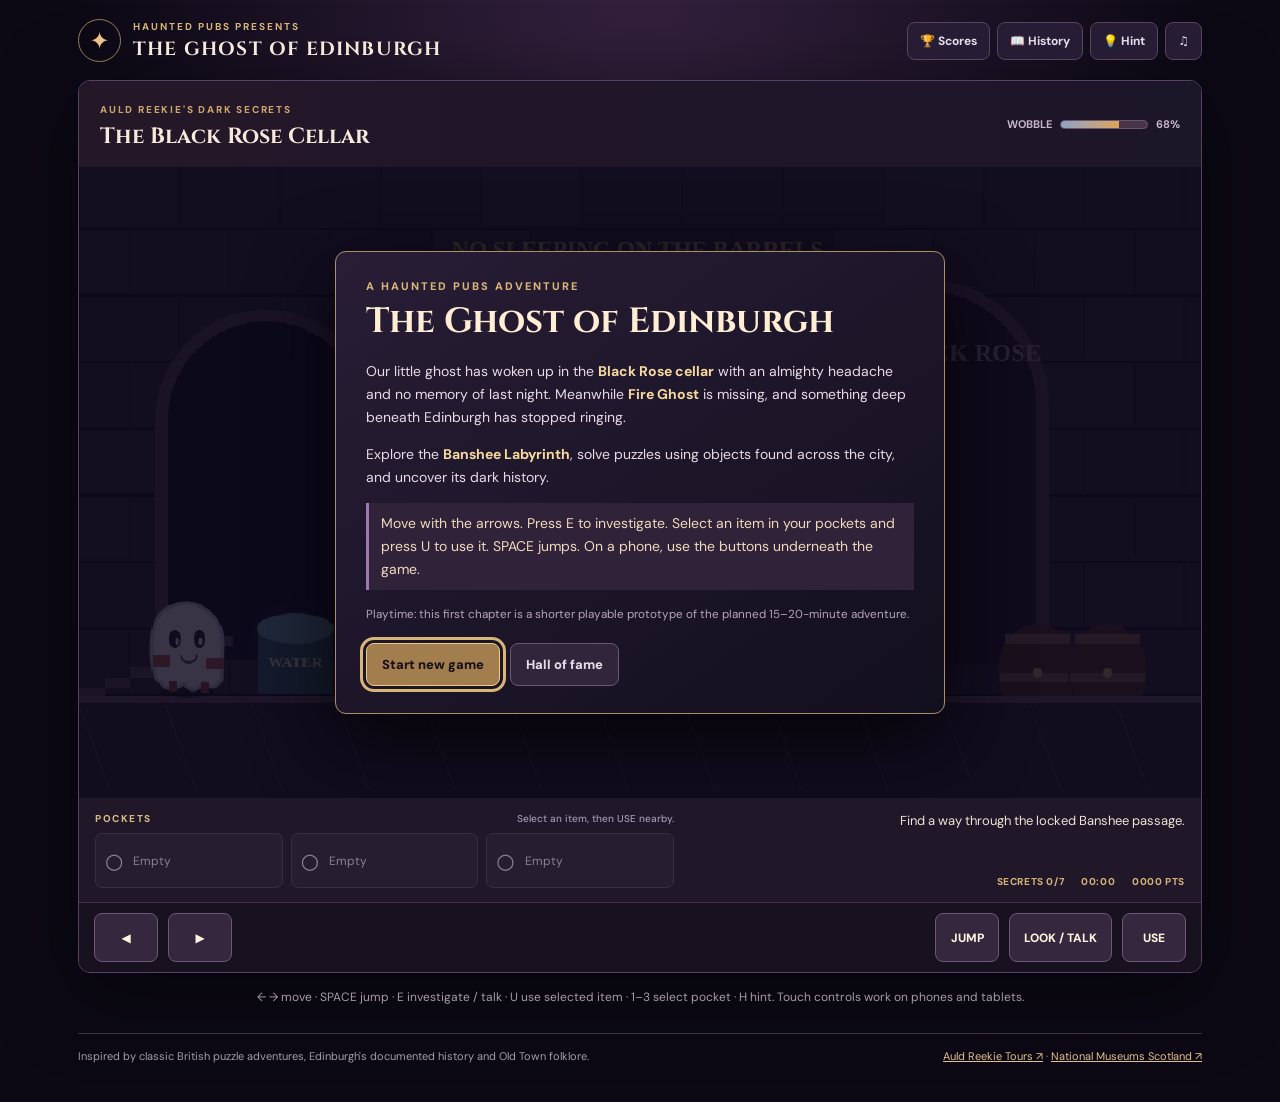
==== ghost-of-edinburgh/index.html @ 23ebfd17 "Add The Ghost of Edinburgh prototype (Chapter One) Co-Authored-By: Claude Sonnet 5.5 <noreply@anthro" ====
<!doctype html>
<html lang="en-GB">
<head>
  <meta charset="utf-8" />
  <meta name="viewport" content="width=device-width, initial-scale=1, viewport-fit=cover" />
  <meta name="theme-color" content="#0c0915" />
  <meta name="description" content="An Edinburgh dark-history adventure starring one wobbly ghost, Fire Ghost and a great many bad decisions." />
  <title>The Ghost of Edinburgh — Auld Reekie's Dark Secrets</title>
  <link rel="stylesheet" href="style.css" />
</head>
<body>
<div class="site">
  <header class="topbar">
    <div class="brand"><span class="sigil">✦</span><div><small>HAUNTED PUBS PRESENTS</small><strong>THE GHOST OF EDINBURGH</strong></div></div>
    <div class="top-actions"><button id="btn-leaderboard" type="button">🏆 <span>Scores</span></button><button id="btn-journal" type="button">📖 <span>History</span></button><button id="btn-hint" type="button">💡 <span>Hint</span></button><button id="btn-sound" type="button" aria-label="Toggle sound">♫</button></div>
  </header>

  <main>
    <div class="game-shell">
      <div class="game-header"><div><span class="eyebrow">AULD REEKIE'S DARK SECRETS</span><h1 id="room-title">The Black Rose Cellar</h1></div><div class="game-stat"><span>WOBBLE</span><div class="wobble-meter"><i id="wobble-fill"></i></div><b id="wobble-label">68%</b></div></div>
      <div class="canvas-wrap" id="canvas-wrap">
        <canvas id="game" width="960" height="540" role="img" aria-label="Retro pixel style Edinburgh adventure. Move with arrows, jump with Space, interact with E, use an inventory item with U."></canvas>
        <div id="toast" class="toast" aria-live="polite"></div>
        <div id="prompt" class="world-prompt" aria-live="polite"></div>
        <div id="modal" class="modal" hidden>
          <div class="modal-card" role="dialog" aria-modal="true" aria-labelledby="modal-title">
            <div class="modal-eyebrow" id="modal-eyebrow"></div><h2 id="modal-title"></h2><div class="modal-body" id="modal-body"></div><div class="modal-actions" id="modal-actions"></div>
          </div>
        </div>
      </div>
      <div class="below-canvas">
        <div class="inventory"><div class="inventory-head">POCKETS <span id="selected-label">Select an item, then USE near the object.</span></div><div id="inventory-slots" class="inventory-slots"></div></div>
        <div class="status"><span id="mission-text">Find your feet. Then find out what happened.</span><div class="status-sub"><span id="secret-count">SECRETS 0 / 7</span><span id="clock">00:00</span><span id="score">0000 PTS</span></div></div>
      </div>
      <div class="touch-controls" aria-label="Touch game controls"><div class="touch-move"><button data-control="left" aria-label="Move left">◀</button><button data-control="right" aria-label="Move right">▶</button></div><div class="touch-action"><button data-control="jump">JUMP</button><button data-control="interact">LOOK / TALK</button><button data-control="use">USE</button></div></div>
    </div>
    <p class="under-game">← → move · SPACE jump · E investigate / talk · U use selected item · 1–3 select pocket · H hint. Touch controls work on phones and tablets.</p>
    <footer><span>Inspired by classic British puzzle adventures, Edinburgh's documented history and Old Town folklore.</span><span><a href="https://www.auldreekietours.com/" target="_blank" rel="noopener noreferrer">Auld Reekie Tours ↗</a> · <a href="https://www.nms.ac.uk/" target="_blank" rel="noopener noreferrer">National Museums Scotland ↗</a></span></footer>
  </main>
</div>
<script src="game.js" defer></script>
</body>
</html>
---- ghost-of-edinburgh/style.css ----
@import url('https://fonts.googleapis.com/css2?family=Cinzel:wght@500;600;700;800&family=DM+Sans:wght@400;500;600;700&display=swap');
:root {color-scheme: dark;--bg:#0c0915;--panel:#191326;--ink:#f6eadc;--muted:#b2a4b6;--gold:#d8b579;--line:#524263;--purple:#a788da;--red:#b9585c}
* {box-sizing:border-box}body {margin:0;background:radial-gradient(ellipse at 50% -10%,#362240 0,transparent 62%),#0c0915;color:var(--ink);font-family:'DM Sans',system-ui,sans-serif;min-height:100dvh}button {font:inherit;cursor:pointer;-webkit-tap-highlight-color:transparent}button:focus-visible,a:focus-visible {outline:3px solid var(--gold);outline-offset:3px}a {color:#e2bf8e} .site {max-width:1160px;margin:0 auto;padding:0 18px 24px} .topbar {display:flex;justify-content:space-between;align-items:center;gap:10px;padding:19px 0 18px}.brand {display:flex;align-items:center;gap:12px}.brand .sigil {border:1px solid #9b7d56;color:#e9c38a;border-radius:50%;height:43px;width:43px;display:grid;place-items:center;font-size:24px}.brand small {display:block;color:var(--gold);font-size:10px;letter-spacing:2px;font-weight:700;margin-bottom:3px}.brand strong {font:700 19px 'Cinzel',Georgia,serif;letter-spacing:1.2px}.top-actions {display:flex;gap:7px}.top-actions button {background:#261c34;border:1px solid #594365;border-radius:8px;padding:10px 12px;color:#e7ddec;font-weight:700;font-size:12px}.top-actions button:hover {background:#3a294d}.game-shell {background:#171120;border:1px solid #564266;border-radius:12px;overflow:hidden;box-shadow:0 18px 80px #0008}.game-header {display:flex;align-items:center;justify-content:space-between;gap:12px;padding:16px 21px;background:linear-gradient(90deg,#241728,#1c1629)}.eyebrow {color:#cca46e;letter-spacing:1.8px;font-size:10px;font-weight:800}.game-header h1 {font:700 22px 'Cinzel',Georgia,serif;margin:4px 0 0}.game-stat {display:grid;grid-template-columns:auto 88px auto;gap:8px;align-items:center;font-size:11px;font-weight:700;color:#c8b6cb}.wobble-meter {height:9px;background:#473447;overflow:hidden;border-radius:20px;border:1px solid #6d5571}.wobble-meter i {display:block;height:100%;width:68%;background:linear-gradient(90deg,#8da4c6,#e0a45d);transition:width .4s}.canvas-wrap {position:relative;background:#141122;aspect-ratio:16/9;overflow:hidden}.canvas-wrap canvas {display:block;width:100%;height:100%;image-rendering:pixelated}.toast {position:absolute;left:50%;top:12px;transform:translateX(-50%);max-width:85%;border:1px solid #b69a70;background:#1b1422ef;padding:9px 18px;text-align:center;color:#ffe5b5;border-radius:7px;font-size:13px;pointer-events:none;opacity:0;transition:opacity .2s}.toast.show {opacity:1}.world-prompt {position:absolute;bottom:12px;left:50%;transform:translateX(-50%);max-width:92%;background:#191126ef;border:1px solid #765b77;padding:7px 12px;border-radius:8px;color:#f4d9a8;font-size:12px;text-align:center;white-space:nowrap;overflow:hidden;text-overflow:ellipsis;pointer-events:none}.world-prompt:empty {display:none}.below-canvas {display:grid;grid-template-columns:1.16fr 1fr;gap:12px;padding:14px 16px;background:#201829}.inventory-head {font-size:10px;color:#d6b883;font-weight:800;letter-spacing:1.5px;display:flex;justify-content:space-between;gap:8px}.inventory-head span {color:#a697b2;font-weight:500;letter-spacing:0;text-align:right}.inventory-slots {display:flex;gap:8px;margin-top:8px}.slot {color:#e4d8ea;display:flex;gap:10px;align-items:center;justify-content:flex-start;text-align:left;min-height:55px;min-width:0;flex:1;border:1px solid #4d405b;background:#2b2235;border-radius:7px;padding:9px;font-size:12px}.slot.selected {border-color:#f5bf6e;box-shadow:inset 0 0 0 1px #f5bf6e}.slot .emoji {font-size:21px}.slot.empty {opacity:.55}.status {display:flex;justify-content:space-between;flex-direction:column;gap:8px;align-items:flex-end;text-align:right}.status #mission-text {font-size:13px;color:#eee3d6}.status-sub {display:flex;gap:17px;color:#d2b178;font-size:10px;letter-spacing:.6px;font-weight:800}.touch-controls {display:flex;justify-content:space-between;background:#171120;padding:10px 15px;border-top:1px solid #403148;gap:10px;touch-action:none}.touch-controls>div {display:flex;gap:10px}.touch-controls button {border:1px solid #6d5977;border-radius:8px;background:#35273d;color:#fff4dd;font-size:12px;font-weight:800;min-height:49px;min-width:64px;padding:0 14px;touch-action:none;user-select:none}.touch-controls button:active,.touch-controls button.active {background:#77577f;border-color:#e6bc7e}.under-game {font-size:12px;color:#a99bac;line-height:1.7;text-align:center;margin:14px 0 25px}footer {padding:14px 0;border-top:1px solid #3b3144;display:flex;gap:18px;justify-content:space-between;color:#a99baa;font-size:11px;line-height:1.5}.modal {position:absolute;inset:0;background:#0b071acc;display:flex;justify-content:center;align-items:center;z-index:4;padding:18px;overflow:auto}.modal[hidden] {display:none}.modal-card {width:min(610px,100%);max-height:100%;overflow:auto;border:1px solid #ad8f67;background:linear-gradient(145deg,#281d35,#120f1e);padding:27px 30px;border-radius:11px;box-shadow:0 25px 80px #000b}.modal-eyebrow {font-size:11px;letter-spacing:2px;font-weight:800;color:var(--gold);margin-bottom:8px}.modal-card h2 {font:700 clamp(22px,3.5vw,35px) 'Cinzel',Georgia,serif;line-height:1.2;margin:0 0 17px;color:#ffeed4}.modal-body {font-size:14px;line-height:1.65;color:#e9dbe4}.modal-body p {margin:0 0 14px}.modal-body strong {color:#f7d99f}.modal-body .aside {border-left:3px solid #9f77b2;padding:9px 12px;background:#302339;color:#f0d9bc;margin:12px 0}.modal-body small {color:#b5a6b9}.modal-body .entry {padding:10px 0;border-bottom:1px solid #46364e}.modal-body .entry h3 {font-size:14px;color:#e1c28e;margin:0 0 5px}.modal-body .entry p {margin:0}.modal-actions {display:flex;flex-wrap:wrap;gap:10px;margin-top:18px}.modal-actions button {background:#a27d4e;border:1px solid #f0c88d;color:#170f16;font-size:13px;font-weight:800;border-radius:8px;padding:12px 15px}.modal-actions button.secondary {background:#30253b;color:#e9dce7;border-color:#6d5672}.modal-actions button:hover {filter:brightness(1.15)}.modal-body input {width:100%;border-radius:6px;background:#150d1c;border:1px solid #a1838c;font:inherit;color:#fff;padding:11px 13px;margin:5px 0 6px}.leaderboard {width:100%;border-collapse:collapse}.leaderboard th,.leaderboard td {border-bottom:1px solid #4c3a52;padding:8px 4px;text-align:left}.leaderboard th:last-child,.leaderboard td:last-child {text-align:right}.pills {display:flex;gap:9px;margin:0 0 12px}.pills button {border:1px solid #755e78;background:#30213c;color:#e9dbe6;border-radius:7px;padding:7px 12px}.pills button.active {color:#241625;background:#ebc78a;border-color:#ebc78a}@media(max-width:720px) {.site {padding:0 7px 20px}.topbar {padding:12px 4px}.brand .sigil {width:31px;height:31px;font-size:16px}.brand {gap:7px}.brand small {font-size:8px;letter-spacing:1px}.brand strong {font-size:12px;letter-spacing:.2px}.top-actions {gap:3px}.top-actions button {padding:9px;font-size:12px}.top-actions button span {display:none}.game-header {padding:10px 11px}.game-header h1 {font-size:15px}.eyebrow {font-size:8px}.game-stat {grid-template-columns:54px 40px;gap:2px 6px;text-align:right;font-size:9px}.wobble-meter {height:7px}.game-stat b {grid-column:2}.below-canvas {grid-template-columns:1fr;padding:9px}.inventory-head {font-size:9px}.slot {min-height:44px;padding:7px;font-size:11px}.slot .emoji {font-size:18px}.status {flex-direction:row;text-align:left;align-items:center}.status #mission-text {font-size:11px}.status-sub {gap:9px;font-size:9px}.touch-controls {padding:7px;gap:5px}.touch-controls button {min-width:44px;min-height:48px;padding:0 8px;font-size:10px}.touch-controls>div {gap:5px}.under-game {font-size:10px;margin:12px 8px}footer {flex-direction:column;gap:8px;padding:12px 8px}.modal-card {padding:15px}.modal-card h2 {font-size:21px}.modal-body {font-size:12px}.world-prompt {font-size:10px;bottom:5px;padding:4px 6px}.toast {font-size:10px;padding:5px}.modal-actions button {padding:9px 11px}}
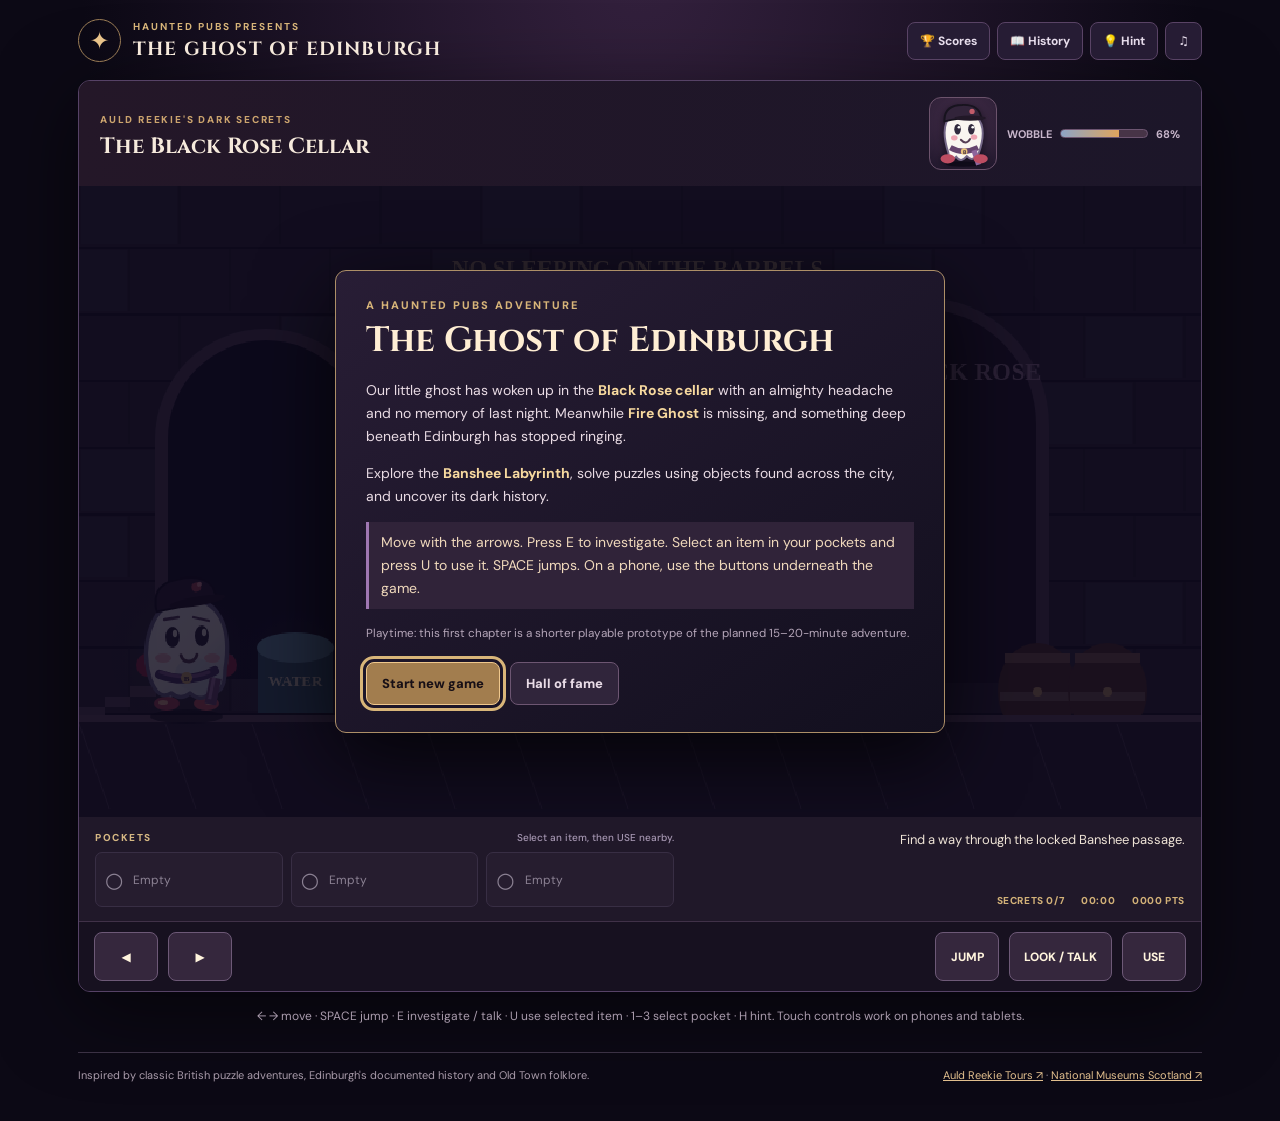
==== commit ddb9575c: "Upgrade the Ghost of Edinburgh prototype" ====
--- a/ghost-of-edinburgh/index.html
+++ b/ghost-of-edinburgh/index.html
@@ -17,7 +17,7 @@
 
   <main>
     <div class="game-shell">
-      <div class="game-header"><div><span class="eyebrow">AULD REEKIE'S DARK SECRETS</span><h1 id="room-title">The Black Rose Cellar</h1></div><div class="game-stat"><span>WOBBLE</span><div class="wobble-meter"><i id="wobble-fill"></i></div><b id="wobble-label">68%</b></div></div>
+      <div class="game-header"><div><span class="eyebrow">AULD REEKIE'S DARK SECRETS</span><h1 id="room-title">The Black Rose Cellar</h1></div><div class="ghost-status"><button type="button" id="ghost-profile" class="ghost-portrait" aria-label="Hear what the ghost has to say" title="Tap for a ghostly remark"><svg viewBox="0 0 92 105" aria-hidden="true"><ellipse cx="46" cy="99" rx="27" ry="4" fill="#080713" opacity=".65"/><path d="M23 82Q9 39 29 24Q48 11 66 27Q83 44 69 83Q60 97 51 87Q42 98 35 88Q24 98 23 82Z" fill="#f9f5f0" stroke="#756888" stroke-width="3"/><path d="M17 31Q18 9 44 9Q71 8 73 30Q48 27 17 34Z" fill="#32243a" stroke="#17131e" stroke-width="3"/><ellipse cx="56" cy="29" rx="24" ry="4" fill="#211827"/><circle cx="59" cy="19" r="4" fill="#c15c6a"/><ellipse cx="32" cy="59" rx="5" ry="4" fill="#eea5b3"/><ellipse cx="62" cy="58" rx="5" ry="4" fill="#eea5b3"/><ellipse cx="37" cy="46" rx="5" ry="8" fill="#30293d"/><ellipse cx="58" cy="46" rx="5" ry="8" fill="#30293d"/><circle cx="39" cy="43" r="2" fill="white"/><circle cx="60" cy="43" r="2" fill="white"/><path d="M42 62Q50 71 56 61" fill="none" stroke="#563f55" stroke-width="3" stroke-linecap="round"/><path d="M26 74Q45 85 68 74" stroke="#65446e" stroke-width="8" fill="none"/><path d="M62 78L69 100" stroke="#8d659c" stroke-width="8"/><circle cx="47" cy="80" r="5" fill="#e7c27a"/><text x="47" y="83" font-size="8" fill="#37223a" text-anchor="middle" font-weight="bold">B</text><ellipse cx="22" cy="91" rx="11" ry="7" fill="#bd4d62"/><ellipse cx="72" cy="91" rx="11" ry="7" fill="#bd4d62"/></svg></button><div class="game-stat"><span>WOBBLE</span><div class="wobble-meter"><i id="wobble-fill"></i></div><b id="wobble-label">68%</b></div></div></div>
       <div class="canvas-wrap" id="canvas-wrap">
         <canvas id="game" width="960" height="540" role="img" aria-label="Retro pixel style Edinburgh adventure. Move with arrows, jump with Space, interact with E, use an inventory item with U."></canvas>
         <div id="toast" class="toast" aria-live="polite"></div>
--- a/ghost-of-edinburgh/style.css
+++ b/ghost-of-edinburgh/style.css
@@ -1,3 +1,6 @@
 @import url('https://fonts.googleapis.com/css2?family=Cinzel:wght@500;600;700;800&family=DM+Sans:wght@400;500;600;700&display=swap');
 :root {color-scheme: dark;--bg:#0c0915;--panel:#191326;--ink:#f6eadc;--muted:#b2a4b6;--gold:#d8b579;--line:#524263;--purple:#a788da;--red:#b9585c}
 * {box-sizing:border-box}body {margin:0;background:radial-gradient(ellipse at 50% -10%,#362240 0,transparent 62%),#0c0915;color:var(--ink);font-family:'DM Sans',system-ui,sans-serif;min-height:100dvh}button {font:inherit;cursor:pointer;-webkit-tap-highlight-color:transparent}button:focus-visible,a:focus-visible {outline:3px solid var(--gold);outline-offset:3px}a {color:#e2bf8e} .site {max-width:1160px;margin:0 auto;padding:0 18px 24px} .topbar {display:flex;justify-content:space-between;align-items:center;gap:10px;padding:19px 0 18px}.brand {display:flex;align-items:center;gap:12px}.brand .sigil {border:1px solid #9b7d56;color:#e9c38a;border-radius:50%;height:43px;width:43px;display:grid;place-items:center;font-size:24px}.brand small {display:block;color:var(--gold);font-size:10px;letter-spacing:2px;font-weight:700;margin-bottom:3px}.brand strong {font:700 19px 'Cinzel',Georgia,serif;letter-spacing:1.2px}.top-actions {display:flex;gap:7px}.top-actions button {background:#261c34;border:1px solid #594365;border-radius:8px;padding:10px 12px;color:#e7ddec;font-weight:700;font-size:12px}.top-actions button:hover {background:#3a294d}.game-shell {background:#171120;border:1px solid #564266;border-radius:12px;overflow:hidden;box-shadow:0 18px 80px #0008}.game-header {display:flex;align-items:center;justify-content:space-between;gap:12px;padding:16px 21px;background:linear-gradient(90deg,#241728,#1c1629)}.eyebrow {color:#cca46e;letter-spacing:1.8px;font-size:10px;font-weight:800}.game-header h1 {font:700 22px 'Cinzel',Georgia,serif;margin:4px 0 0}.game-stat {display:grid;grid-template-columns:auto 88px auto;gap:8px;align-items:center;font-size:11px;font-weight:700;color:#c8b6cb}.wobble-meter {height:9px;background:#473447;overflow:hidden;border-radius:20px;border:1px solid #6d5571}.wobble-meter i {display:block;height:100%;width:68%;background:linear-gradient(90deg,#8da4c6,#e0a45d);transition:width .4s}.canvas-wrap {position:relative;background:#141122;aspect-ratio:16/9;overflow:hidden}.canvas-wrap canvas {display:block;width:100%;height:100%;image-rendering:pixelated}.toast {position:absolute;left:50%;top:12px;transform:translateX(-50%);max-width:85%;border:1px solid #b69a70;background:#1b1422ef;padding:9px 18px;text-align:center;color:#ffe5b5;border-radius:7px;font-size:13px;pointer-events:none;opacity:0;transition:opacity .2s}.toast.show {opacity:1}.world-prompt {position:absolute;bottom:12px;left:50%;transform:translateX(-50%);max-width:92%;background:#191126ef;border:1px solid #765b77;padding:7px 12px;border-radius:8px;color:#f4d9a8;font-size:12px;text-align:center;white-space:nowrap;overflow:hidden;text-overflow:ellipsis;pointer-events:none}.world-prompt:empty {display:none}.below-canvas {display:grid;grid-template-columns:1.16fr 1fr;gap:12px;padding:14px 16px;background:#201829}.inventory-head {font-size:10px;color:#d6b883;font-weight:800;letter-spacing:1.5px;display:flex;justify-content:space-between;gap:8px}.inventory-head span {color:#a697b2;font-weight:500;letter-spacing:0;text-align:right}.inventory-slots {display:flex;gap:8px;margin-top:8px}.slot {color:#e4d8ea;display:flex;gap:10px;align-items:center;justify-content:flex-start;text-align:left;min-height:55px;min-width:0;flex:1;border:1px solid #4d405b;background:#2b2235;border-radius:7px;padding:9px;font-size:12px}.slot.selected {border-color:#f5bf6e;box-shadow:inset 0 0 0 1px #f5bf6e}.slot .emoji {font-size:21px}.slot.empty {opacity:.55}.status {display:flex;justify-content:space-between;flex-direction:column;gap:8px;align-items:flex-end;text-align:right}.status #mission-text {font-size:13px;color:#eee3d6}.status-sub {display:flex;gap:17px;color:#d2b178;font-size:10px;letter-spacing:.6px;font-weight:800}.touch-controls {display:flex;justify-content:space-between;background:#171120;padding:10px 15px;border-top:1px solid #403148;gap:10px;touch-action:none}.touch-controls>div {display:flex;gap:10px}.touch-controls button {border:1px solid #6d5977;border-radius:8px;background:#35273d;color:#fff4dd;font-size:12px;font-weight:800;min-height:49px;min-width:64px;padding:0 14px;touch-action:none;user-select:none}.touch-controls button:active,.touch-controls button.active {background:#77577f;border-color:#e6bc7e}.under-game {font-size:12px;color:#a99bac;line-height:1.7;text-align:center;margin:14px 0 25px}footer {padding:14px 0;border-top:1px solid #3b3144;display:flex;gap:18px;justify-content:space-between;color:#a99baa;font-size:11px;line-height:1.5}.modal {position:absolute;inset:0;background:#0b071acc;display:flex;justify-content:center;align-items:center;z-index:4;padding:18px;overflow:auto}.modal[hidden] {display:none}.modal-card {width:min(610px,100%);max-height:100%;overflow:auto;border:1px solid #ad8f67;background:linear-gradient(145deg,#281d35,#120f1e);padding:27px 30px;border-radius:11px;box-shadow:0 25px 80px #000b}.modal-eyebrow {font-size:11px;letter-spacing:2px;font-weight:800;color:var(--gold);margin-bottom:8px}.modal-card h2 {font:700 clamp(22px,3.5vw,35px) 'Cinzel',Georgia,serif;line-height:1.2;margin:0 0 17px;color:#ffeed4}.modal-body {font-size:14px;line-height:1.65;color:#e9dbe4}.modal-body p {margin:0 0 14px}.modal-body strong {color:#f7d99f}.modal-body .aside {border-left:3px solid #9f77b2;padding:9px 12px;background:#302339;color:#f0d9bc;margin:12px 0}.modal-body small {color:#b5a6b9}.modal-body .entry {padding:10px 0;border-bottom:1px solid #46364e}.modal-body .entry h3 {font-size:14px;color:#e1c28e;margin:0 0 5px}.modal-body .entry p {margin:0}.modal-actions {display:flex;flex-wrap:wrap;gap:10px;margin-top:18px}.modal-actions button {background:#a27d4e;border:1px solid #f0c88d;color:#170f16;font-size:13px;font-weight:800;border-radius:8px;padding:12px 15px}.modal-actions button.secondary {background:#30253b;color:#e9dce7;border-color:#6d5672}.modal-actions button:hover {filter:brightness(1.15)}.modal-body input {width:100%;border-radius:6px;background:#150d1c;border:1px solid #a1838c;font:inherit;color:#fff;padding:11px 13px;margin:5px 0 6px}.leaderboard {width:100%;border-collapse:collapse}.leaderboard th,.leaderboard td {border-bottom:1px solid #4c3a52;padding:8px 4px;text-align:left}.leaderboard th:last-child,.leaderboard td:last-child {text-align:right}.pills {display:flex;gap:9px;margin:0 0 12px}.pills button {border:1px solid #755e78;background:#30213c;color:#e9dbe6;border-radius:7px;padding:7px 12px}.pills button.active {color:#241625;background:#ebc78a;border-color:#ebc78a}@media(max-width:720px) {.site {padding:0 7px 20px}.topbar {padding:12px 4px}.brand .sigil {width:31px;height:31px;font-size:16px}.brand {gap:7px}.brand small {font-size:8px;letter-spacing:1px}.brand strong {font-size:12px;letter-spacing:.2px}.top-actions {gap:3px}.top-actions button {padding:9px;font-size:12px}.top-actions button span {display:none}.game-header {padding:10px 11px}.game-header h1 {font-size:15px}.eyebrow {font-size:8px}.game-stat {grid-template-columns:54px 40px;gap:2px 6px;text-align:right;font-size:9px}.wobble-meter {height:7px}.game-stat b {grid-column:2}.below-canvas {grid-template-columns:1fr;padding:9px}.inventory-head {font-size:9px}.slot {min-height:44px;padding:7px;font-size:11px}.slot .emoji {font-size:18px}.status {flex-direction:row;text-align:left;align-items:center}.status #mission-text {font-size:11px}.status-sub {gap:9px;font-size:9px}.touch-controls {padding:7px;gap:5px}.touch-controls button {min-width:44px;min-height:48px;padding:0 8px;font-size:10px}.touch-controls>div {gap:5px}.under-game {font-size:10px;margin:12px 8px}footer {flex-direction:column;gap:8px;padding:12px 8px}.modal-card {padding:15px}.modal-card h2 {font-size:21px}.modal-body {font-size:12px}.world-prompt {font-size:10px;bottom:5px;padding:4px 6px}.toast {font-size:10px;padding:5px}.modal-actions button {padding:9px 11px}}
+
+/* The main character has his own animated status portrait: readable even on phones. */
+.ghost-status{display:flex;align-items:center;gap:10px}.ghost-portrait{padding:0;width:68px;height:73px;flex-shrink:0;border:1px solid #6c536c;border-radius:12px;background:radial-gradient(circle at 50% 30%,#48304c,#21182d);display:grid;place-items:center;overflow:hidden;cursor:pointer}.ghost-portrait svg{height:69px;width:65px;filter:drop-shadow(0 2px 5px #080713bb);animation:ghost-portrait-bob 2.8s ease-in-out infinite}.ghost-portrait:focus-visible{outline:3px solid #e7c27a}.ghost-portrait:hover{border-color:#d9ae81}.ghost-portrait.wobbly svg{animation:ghost-portrait-wobble 1.6s ease-in-out infinite}.ghost-portrait.happy{box-shadow:0 0 20px #7fd3c04d;border-color:#94d9cb}@keyframes ghost-portrait-bob{0%,100%{transform:translateY(1px) rotate(-2deg)}50%{transform:translateY(-3px) rotate(2deg)}}@keyframes ghost-portrait-wobble{0%,100%{transform:translateY(1px) rotate(-7deg)}50%{transform:translateY(-2px) rotate(7deg)}}@media(max-width:720px){.ghost-status{gap:5px}.ghost-portrait{width:45px;height:52px;border-radius:7px}.ghost-portrait svg{height:50px;width:44px}}@media(prefers-reduced-motion:reduce){.ghost-portrait svg{animation:none!important}}
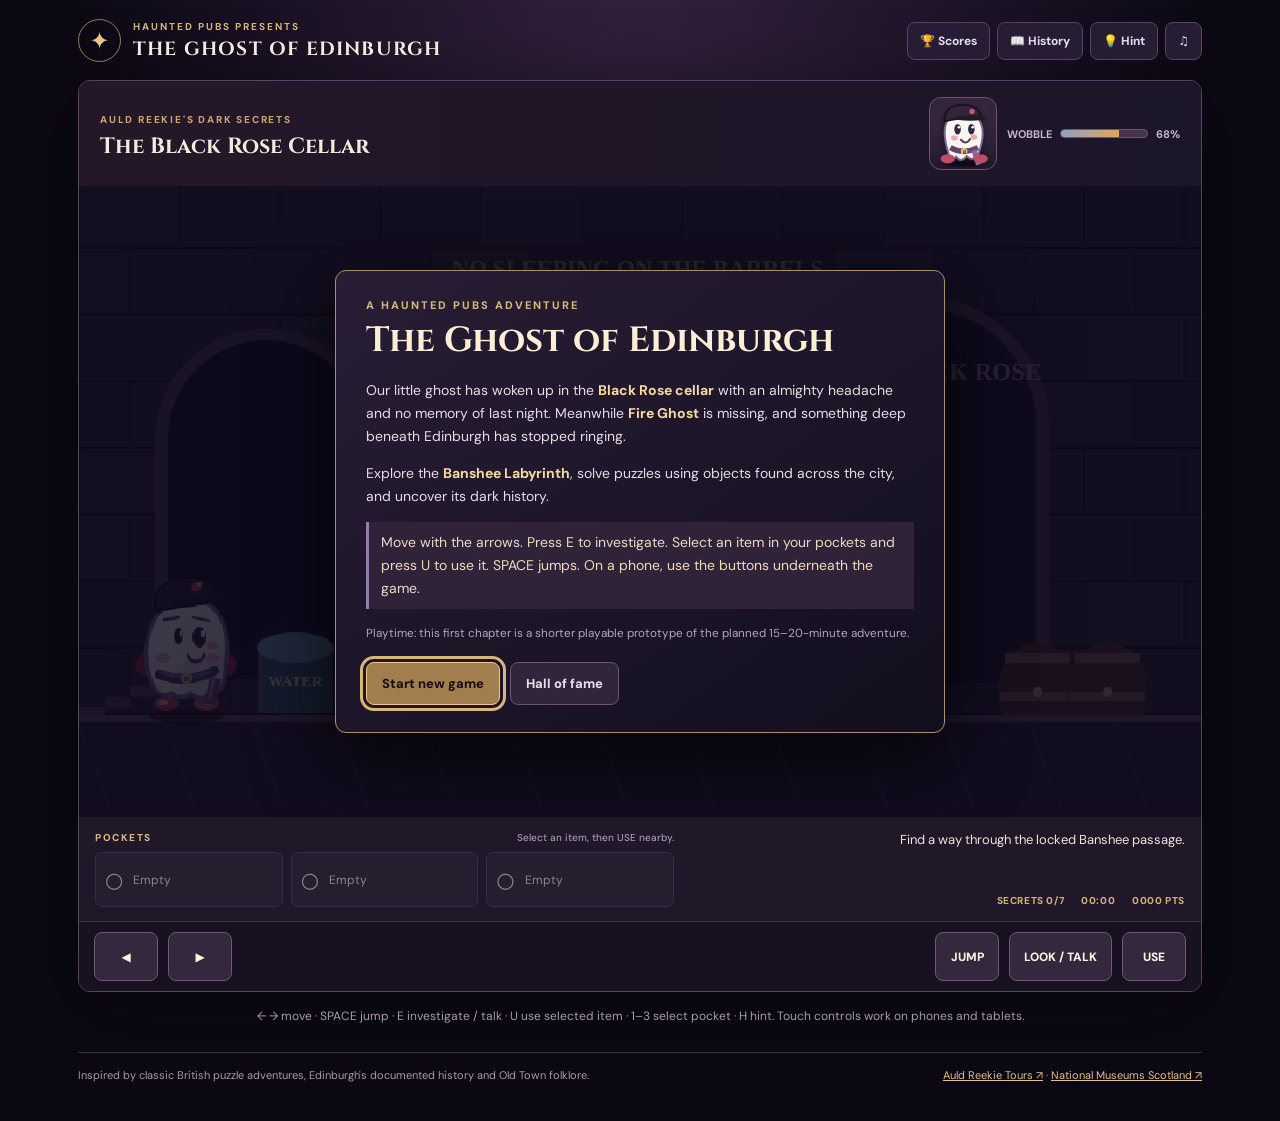
==== commit 2923d2ce: "Make the ghost face his walking direction" ====
--- a/ghost-of-edinburgh/index.html
+++ b/ghost-of-edinburgh/index.html
@@ -6,7 +6,7 @@
   <meta name="theme-color" content="#0c0915" />
   <meta name="description" content="An Edinburgh dark-history adventure starring one wobbly ghost, Fire Ghost and a great many bad decisions." />
   <title>The Ghost of Edinburgh — Auld Reekie's Dark Secrets</title>
-  <link rel="stylesheet" href="style.css" />
+  <link rel="stylesheet" href="style.css?v=touch-fix-3" />
 </head>
 <body>
 <div class="site">
@@ -38,6 +38,6 @@
     <footer><span>Inspired by classic British puzzle adventures, Edinburgh's documented history and Old Town folklore.</span><span><a href="https://www.auldreekietours.com/" target="_blank" rel="noopener noreferrer">Auld Reekie Tours ↗</a> · <a href="https://www.nms.ac.uk/" target="_blank" rel="noopener noreferrer">National Museums Scotland ↗</a></span></footer>
   </main>
 </div>
-<script src="game.js" defer></script>
+<script src="game.js?v=ghost-face-4" defer></script>
 </body>
 </html>
--- a/ghost-of-edinburgh/style.css
+++ b/ghost-of-edinburgh/style.css
@@ -4,3 +4,5 @@
 
 /* The main character has his own animated status portrait: readable even on phones. */
 .ghost-status{display:flex;align-items:center;gap:10px}.ghost-portrait{padding:0;width:68px;height:73px;flex-shrink:0;border:1px solid #6c536c;border-radius:12px;background:radial-gradient(circle at 50% 30%,#48304c,#21182d);display:grid;place-items:center;overflow:hidden;cursor:pointer}.ghost-portrait svg{height:69px;width:65px;filter:drop-shadow(0 2px 5px #080713bb);animation:ghost-portrait-bob 2.8s ease-in-out infinite}.ghost-portrait:focus-visible{outline:3px solid #e7c27a}.ghost-portrait:hover{border-color:#d9ae81}.ghost-portrait.wobbly svg{animation:ghost-portrait-wobble 1.6s ease-in-out infinite}.ghost-portrait.happy{box-shadow:0 0 20px #7fd3c04d;border-color:#94d9cb}@keyframes ghost-portrait-bob{0%,100%{transform:translateY(1px) rotate(-2deg)}50%{transform:translateY(-3px) rotate(2deg)}}@keyframes ghost-portrait-wobble{0%,100%{transform:translateY(1px) rotate(-7deg)}50%{transform:translateY(-2px) rotate(7deg)}}@media(max-width:720px){.ghost-status{gap:5px}.ghost-portrait{width:45px;height:52px;border-radius:7px}.ghost-portrait svg{height:50px;width:44px}}@media(prefers-reduced-motion:reduce){.ghost-portrait svg{animation:none!important}}
+/* Keep iOS Safari from selecting the button glyphs or showing its Copy callout. */
+.touch-controls,.touch-controls button,.touch-controls button *{-webkit-touch-callout:none!important;-webkit-user-select:none!important;user-select:none!important;-webkit-user-drag:none!important;touch-action:none}
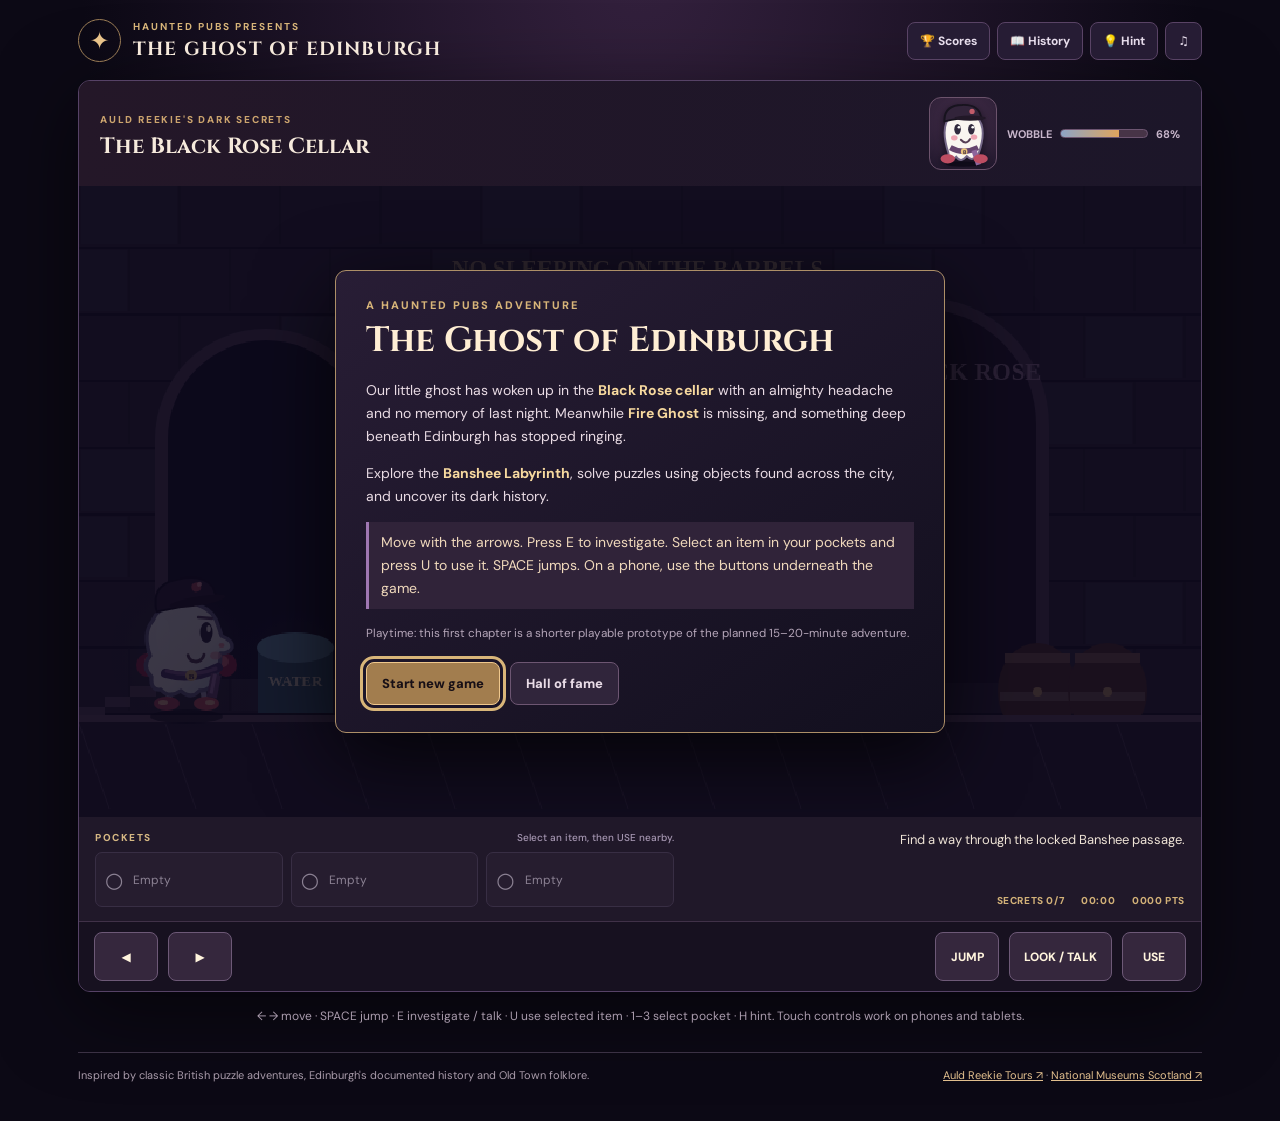
==== commit 851c9d7e: "Ghost of Edinburgh: side-profile ghost sprite Co-Authored-By: Claude Sonnet 5.5 <noreply@anthropic.c" ====
--- a/ghost-of-edinburgh/index.html
+++ b/ghost-of-edinburgh/index.html
@@ -38,6 +38,6 @@
     <footer><span>Inspired by classic British puzzle adventures, Edinburgh's documented history and Old Town folklore.</span><span><a href="https://www.auldreekietours.com/" target="_blank" rel="noopener noreferrer">Auld Reekie Tours ↗</a> · <a href="https://www.nms.ac.uk/" target="_blank" rel="noopener noreferrer">National Museums Scotland ↗</a></span></footer>
   </main>
 </div>
-<script src="game.js?v=ghost-face-4" defer></script>
+<script src="game.js?v=ghost-side-profile-5" defer></script>
 </body>
 </html>
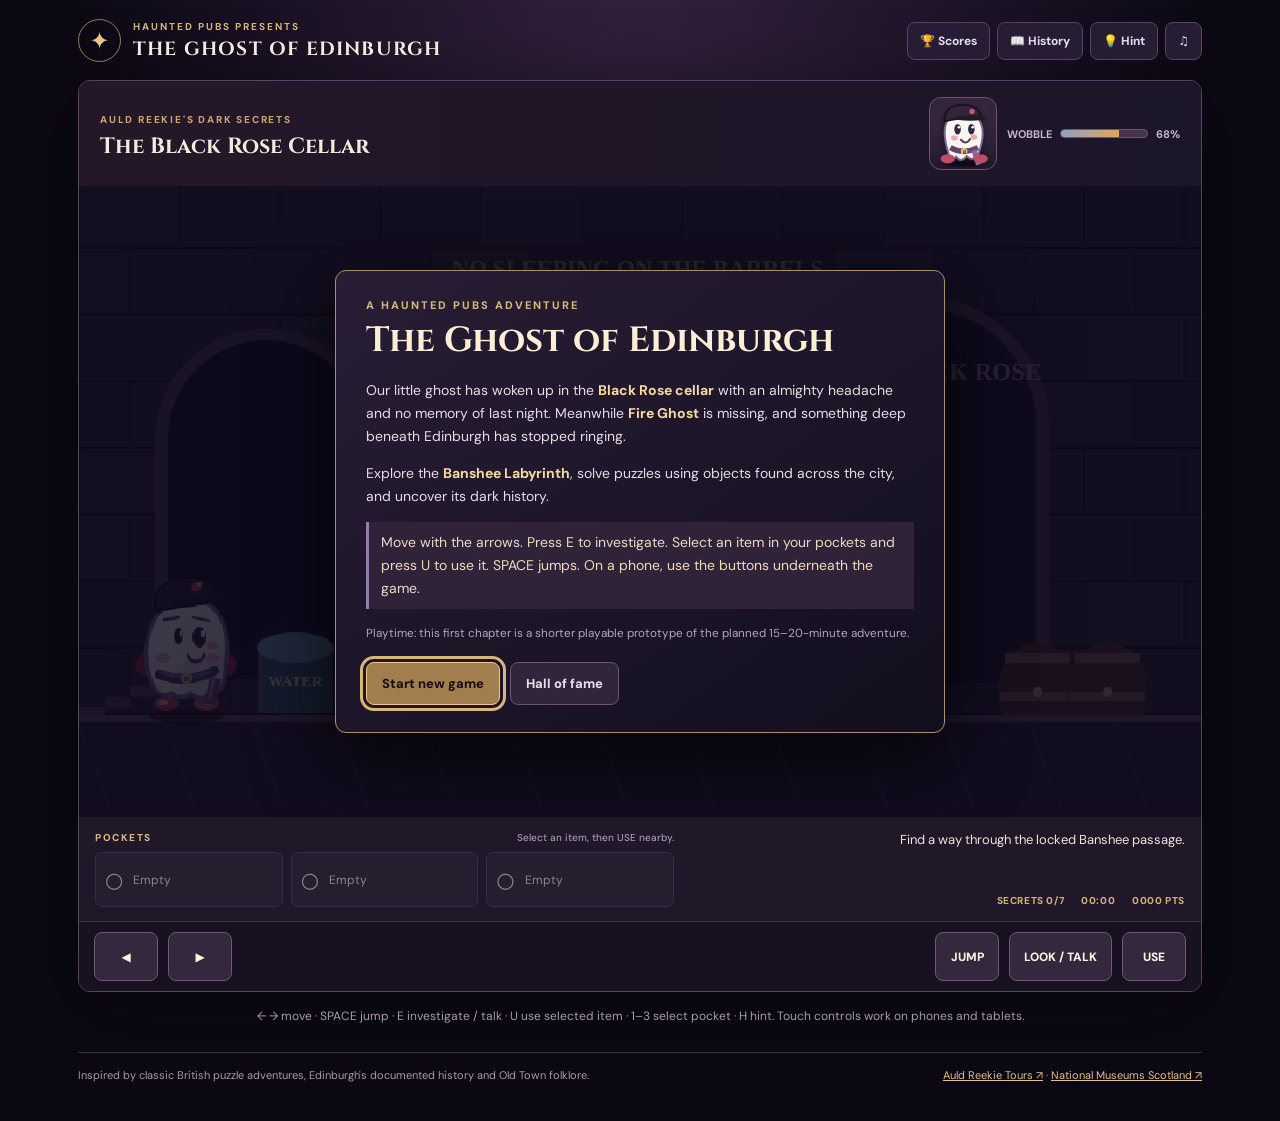
==== commit 0ab49aa2: "Ghost of Edinburgh: front view when standing, rounder side view only while walking Co-Authored-By: C" ====
--- a/ghost-of-edinburgh/index.html
+++ b/ghost-of-edinburgh/index.html
@@ -38,6 +38,6 @@
     <footer><span>Inspired by classic British puzzle adventures, Edinburgh's documented history and Old Town folklore.</span><span><a href="https://www.auldreekietours.com/" target="_blank" rel="noopener noreferrer">Auld Reekie Tours ↗</a> · <a href="https://www.nms.ac.uk/" target="_blank" rel="noopener noreferrer">National Museums Scotland ↗</a></span></footer>
   </main>
 </div>
-<script src="game.js?v=ghost-side-profile-5" defer></script>
+<script src="game.js?v=ghost-front-or-side-6" defer></script>
 </body>
 </html>
